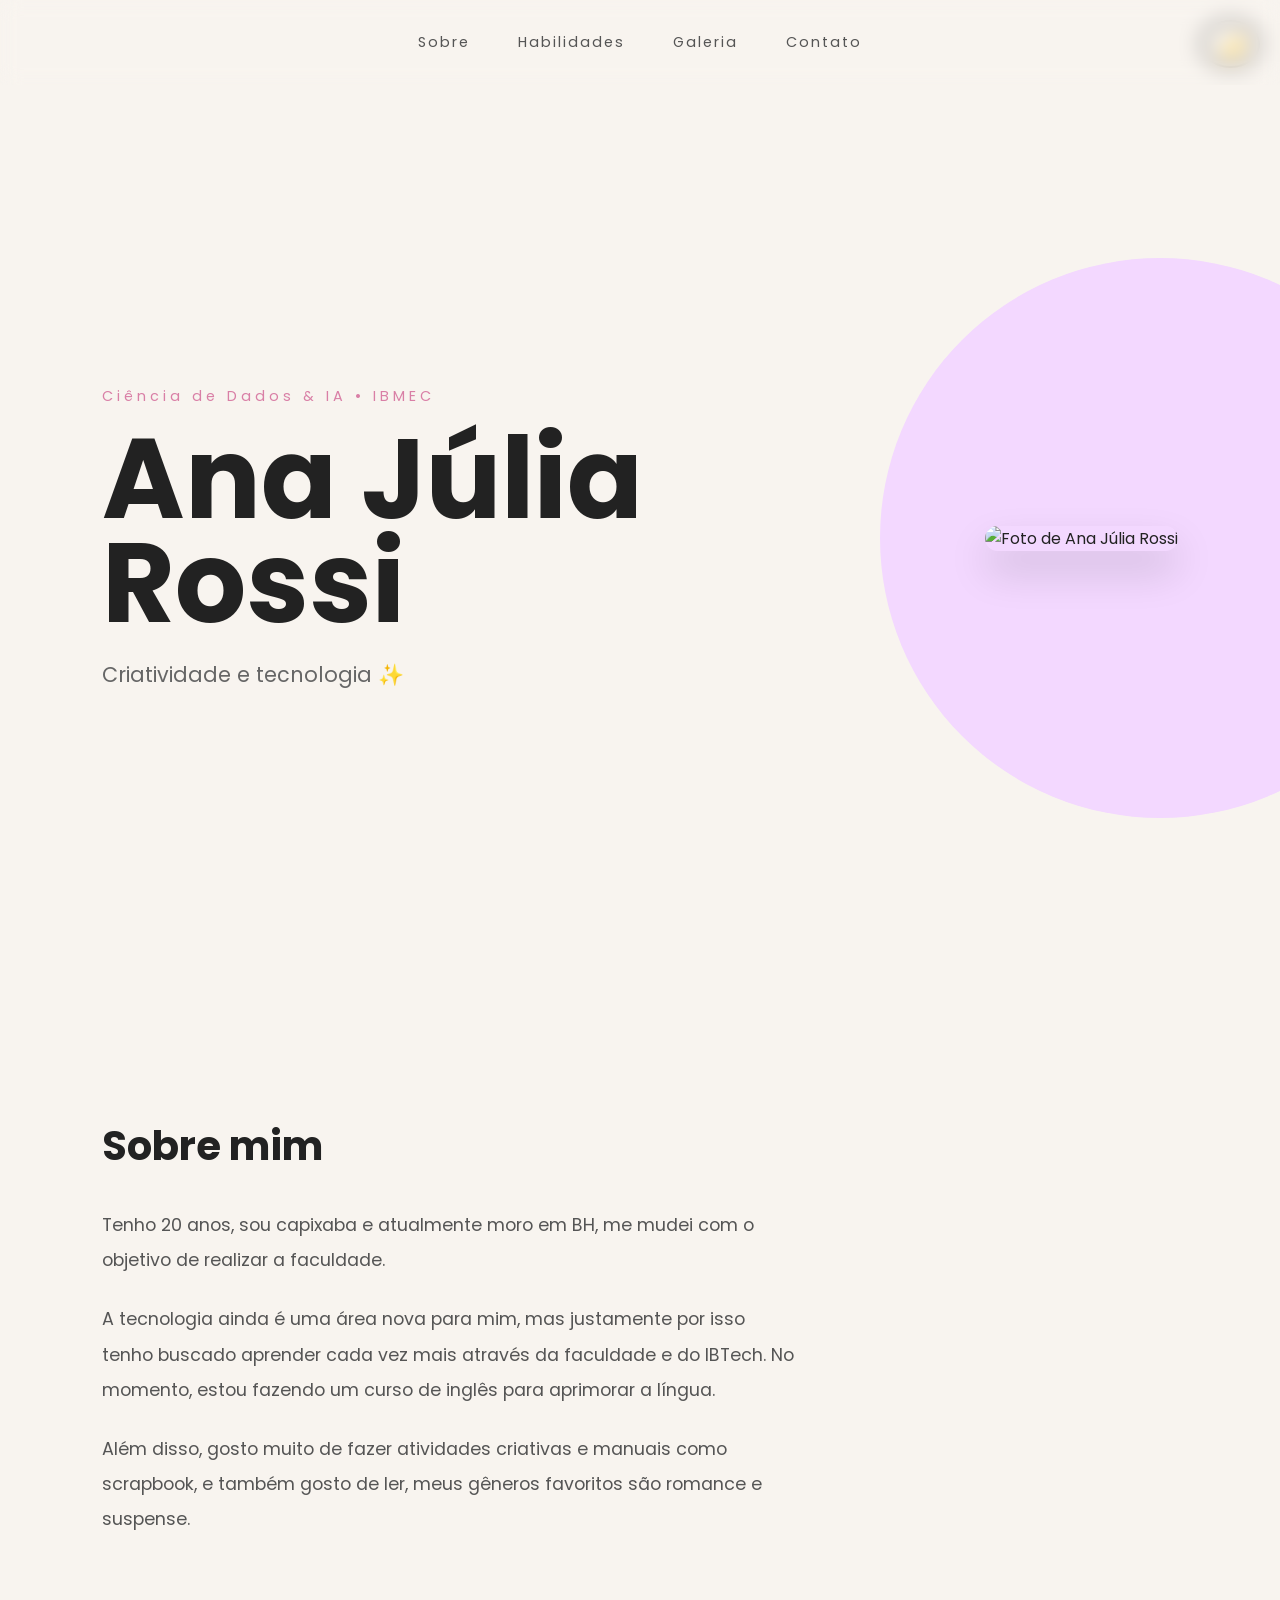
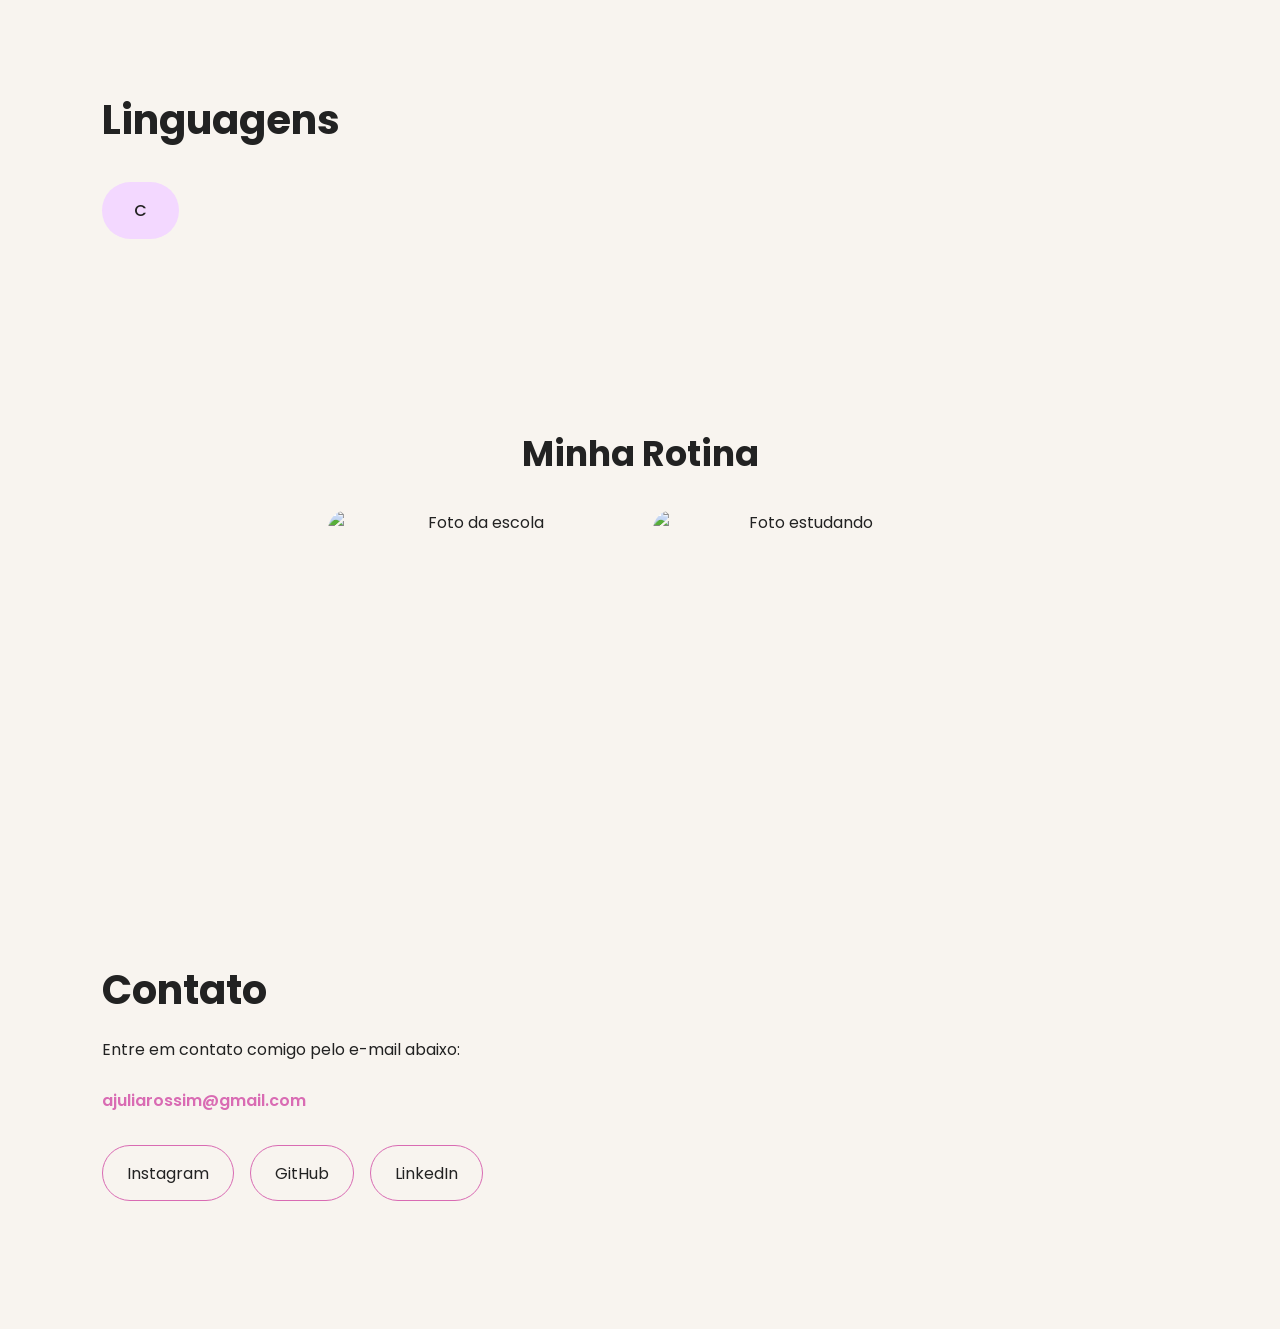
==== sites/ana-julia-rossi/index.html @ 87dc14d2 "feat: portal GitHub Pages, notas frias e perguntas de verificação (Projeto 01)" ====
<!DOCTYPE html>
<html lang="pt-br">

<head>

    <meta charset="UTF-8">

    <meta name="viewport" content="width=device-width, initial-scale=1.0">

    <title>Ana Júlia Rossi</title>

    <link rel="preconnect" href="https://fonts.googleapis.com">

    <link rel="preconnect" href="https://fonts.gstatic.com" crossorigin>

    <link href="https://fonts.googleapis.com/css2?family=Poppins:wght@300;400;500;600&display=swap" rel="stylesheet">

    <link rel="stylesheet" href="style.css">

</head>

<body>

    <header>

      <button 
    id="tema-btn" 
    class="tema-btn" 
    onclick="modoEscuro()"
>
    🌙
     </button>

    </header>

    <nav>

        <a href="#sobre">Sobre</a>

        <a href="#habilidades">Habilidades</a>

        <a href="#galeria">Galeria</a>

        <a href="#contato">Contato</a>

    </nav>

    <section class="hero">

        <div class="texto">

            <p class="mini">
                Ciência de Dados & IA • IBMEC
            </p>

            <h1>Ana Júlia Rossi</h1>

            <p class="descricao">
                Criatividade e tecnologia ✨
            </p>

        </div>

        <div class="foto-container">

            <img 
                src="assets/minhafoto.jpg"
                alt="Foto de Ana Júlia Rossi"
                width="400"
                height="400"
            >

        </div>

        <div class="bolha"></div>

    </section>

    <section 
        class="sobre-section"
        id="sobre"
    >

        <h2>Sobre mim</h2>

        <p>
            Tenho 20 anos, sou capixaba e atualmente moro em BH,
            me mudei com o objetivo de realizar a faculdade.
        </p>

        <p>
            A tecnologia ainda é uma área nova para mim, mas justamente por
            isso tenho buscado aprender cada vez mais através da faculdade e
            do IBTech. No momento, estou fazendo um curso de inglês para
            aprimorar a língua.
        </p>

        <p>
            Além disso, gosto muito de fazer atividades criativas e manuais
            como scrapbook, e também gosto de ler, meus gêneros favoritos
            são romance e suspense.
        </p>

    </section>

    <section 
        class="skills-section"
        id="habilidades"
    >

        <h2>Linguagens</h2>

        <div class="skills">

            <span>C</span>

        </div>

    </section>

    <section 
        class="galeria"
        id="galeria"
    >

        <h2>Minha Rotina</h2>

        <div class="imagens">

            <img 
                src="assets/ibmec.jpg.jpeg" 
                alt="Foto da escola"
            >

            <img 
                src="assets/estudando.jpg.jpeg" 
                alt="Foto estudando"
            >

        </div>

    
    </section>

    <section 
        class="contato-section"
        id="contato"
    >

        <h2>Contato</h2>

        <p>
            Entre em contato comigo pelo e-mail abaixo:
        </p>

        <a 
            class="email"
            href="mailto:ajuliarossim@gmail.com"
        >
            ajuliarossim@gmail.com
        </a>

        <div class="botoes">

            <a 
                href="https://www.instagram.com/anaju_rossi/"
                target="_blank"
                rel="noopener noreferrer"
            >
                Instagram
            </a>

            <a 
                href="https://github.com/rossimelgacoanajulia-hash"
                target="_blank"
                rel="noopener noreferrer"
            >
                GitHub
            </a>

            <a 
                href="https://www.linkedin.com/in/ana-j%C3%BAlia-rossi-b692ab3b6/"
                target="_blank"
                rel="noopener noreferrer"
            >
                LinkedIn
            </a>

        </div>

    </section>

    <script src="script.js"></script>

</body>

<script src="script.js"></script>

</body>
</html>
---- sites/ana-julia-rossi/style.css ----
* {
    margin: 0;
    padding: 0;
    box-sizing: border-box;
}
body {
    background: #f8f4ef;
    font-family: 'Poppins', sans-serif;
    overflow-x: hidden;
    color: #222;
    transition: 0.3s;
}
nav {
    width: 100%;
    padding: 2rem 5rem;
    display: flex;
    justify-content: center;
    gap: 3rem;
    position: fixed;
    top: 0;
    z-index: 100;
    backdrop-filter: blur(10px);
}

nav a {
    text-decoration: none;
    color: #555;
    font-size: 0.9rem;
    letter-spacing: 2px;
    transition: 0.3s;
}

nav a:hover {
    color: #d97fa6;
}

.hero {
    min-height: 100vh;
    display: flex;
    align-items: center;
    justify-content: space-between;
    gap: 4rem;
    padding: 5rem 8%;
    position: relative;
    overflow: hidden;
}

.texto {
    z-index: 2;
}

.mini {
    color: #d97fa6;
    letter-spacing: 4px;
    margin-bottom: 1.2rem;
    font-size: 0.9rem;
}

h1 {
    font-size: 7rem;
    line-height: 6.5rem;
    max-width: 700px;
}

.descricao {
    margin-top: 1.5rem;
    color: #666;
    font-size: 1.3rem;
}

.foto-container {
    position: relative;
    z-index: 2;
}

.foto-container img {
    width: 25rem;
    height: 25rem;
    object-fit: cover;
    border-radius: 2rem;
    box-shadow: 0 20px 40px rgba(0,0,0,0.15);
    animation: flutuar 5s ease-in-out infinite;
}

.bolha {
    width: 35rem;
    height: 35rem;
    background: #f3d8ff;
    border-radius: 50%;
    position: absolute;
    right: -10rem;
    top: 50%;
    transform: translateY(-50%);
    z-index: 0;
}

.sobre-section {
    padding: 8rem 8%;
    max-width: 900px;
}

.sobre-section h2 {
    font-size: 2.5rem;
    margin-bottom: 2rem;
}

.sobre-section p {
    font-size: 1.1rem;
    line-height: 2;
    color: #555;
    margin-bottom: 1.5rem;
}

.skills-section {
    padding: 0 8% 8rem;
    max-width: 900px;
}

.skills-section h2 {
    font-size: 2.5rem;
    margin-bottom: 2rem;
}

.skills {
    display: flex;
    gap: 1rem;
    flex-wrap: wrap;
}

.skills span {
    background: #f3d8ff;
    color: #222;
    padding: 1rem 2rem;
    border-radius: 999px;
    font-weight: 500;
    transition: 0.3s;
}

.skills span:hover {
    transform: translateY(-5px);
}

.contato-section {
    padding: 0 8% 8rem;
    max-width: 900px;
}

.contato-section h2 {
    font-size: 2.5rem;
    margin-bottom: 1rem;
}

.contato-section p {
    line-height: 1.8;
}

.email {
    display: inline-block;
    margin-top: 1.5rem;
    color: #d96bb3;
    font-weight: 600;
    text-decoration: none;
}

.botoes {
    display: flex;
    gap: 1rem;
    margin-top: 2rem;
    flex-wrap: wrap;
}

.botoes a {
    text-decoration: none;
    color: #222;
    border: 1px solid #d96bb3;
    padding: 0.9rem 1.5rem;
    border-radius: 999px;
    transition: 0.3s;
    display: inline-block;
}

.botoes a:hover {
    background: #d96bb3;
    color: white;
    transform: translateY(-4px);
}

@keyframes flutuar {
    0% { transform: translateY(0px); }
    50% { transform: translateY(-20px); }
    100% { transform: translateY(0px); }

}
header{
    display: flex;
    justify-content: flex-end;
    padding: 20px;
}

.tema-btn{
    background-color: transparent;
    border: 2px solid currentColor;
    color: inherit;
    font-size: 20px;
    padding: 10px 15px;
    border-radius: 50%;
    cursor: pointer;
    transition: 0.3s;
}

.tema-btn:hover{
    transform: scale(1.1);
}

.galeria{
    padding: 60px 10%;
    text-align: center;
}

.galeria h2{
    font-size: 35px;
    margin-bottom: 30px;
}

.imagens{
    display: flex;
    justify-content: center;
    gap: 25px;
    flex-wrap: wrap;
    margin-bottom: 40px;
}

.imagens img{
    width: 300px;
    height: 350px;
    object-fit: cover;
    border-radius: 20px;
    transition: 0.3s;
}

.imagens img:hover{
    transform: scale(1.03);
}

body.dark{
    background: #121212;
    color: white;
}

body.dark nav a{
    color: white;
}

body.dark .descricao,
body.dark .sobre-section p,
body.dark .contato-section p{
    color: #dcdcdc;
}

body.dark .skills span{
    background: #2a2a2a;
    color: white;
}

body.dark .botoes a{
    color: white;
    border: 1px solid #ffffff;
}

body.dark .botoes a:hover{
    background: white;
    color: black;
}

body.dark .bolha{
    background: #2b1f38;
}
body.dark{
    background: #121212;
    color: white;
}
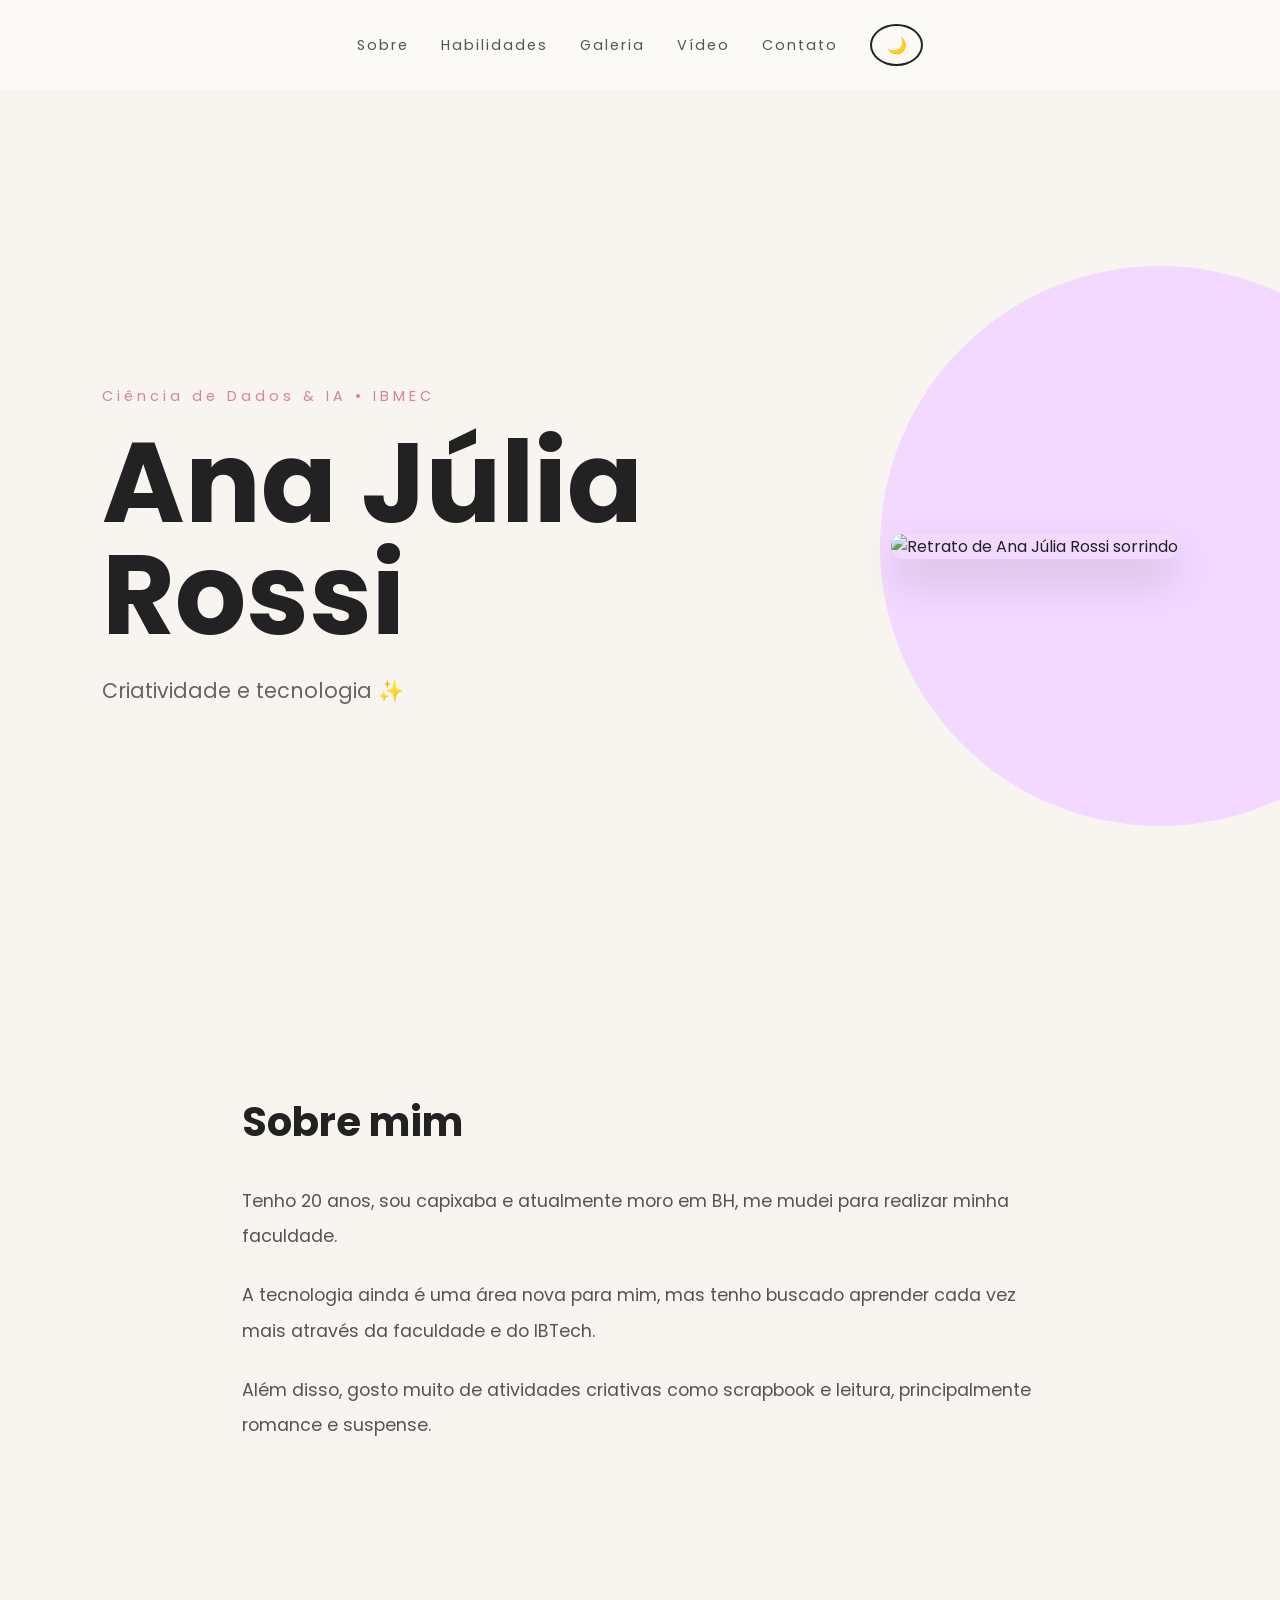
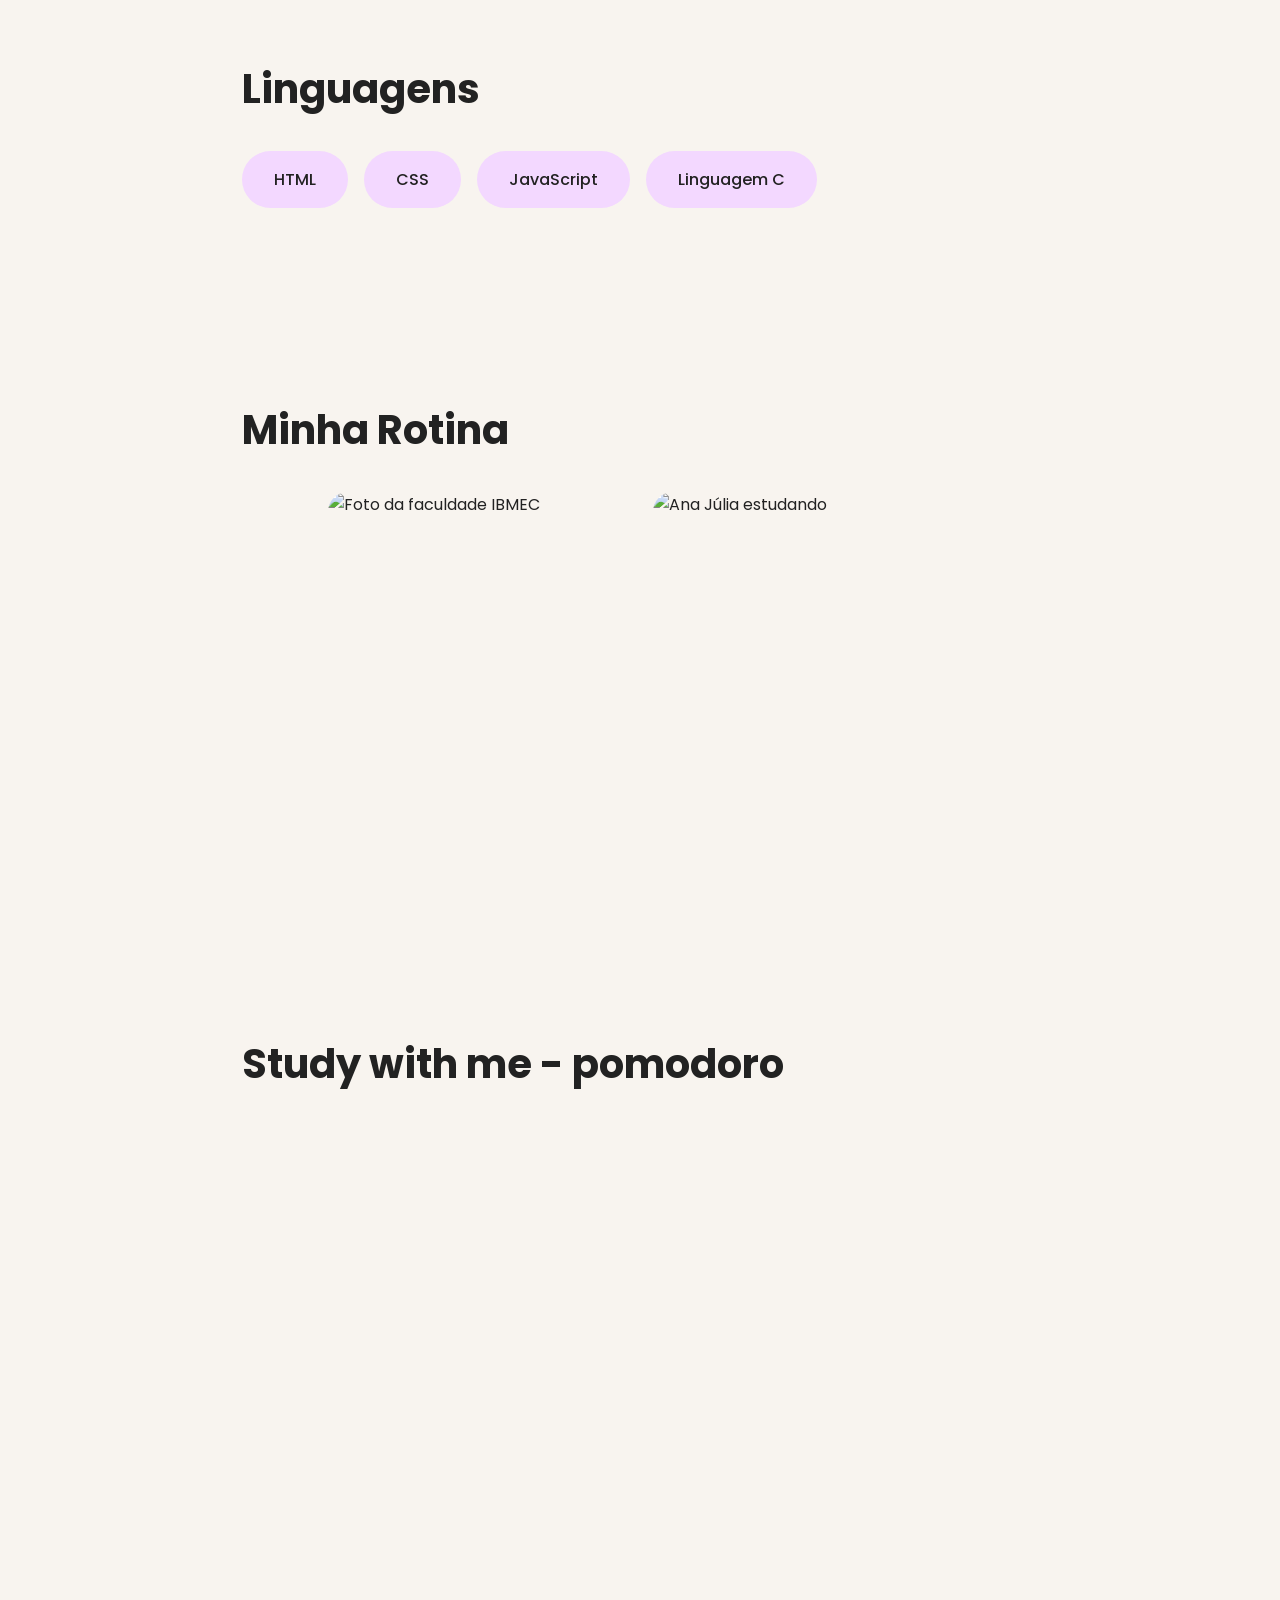
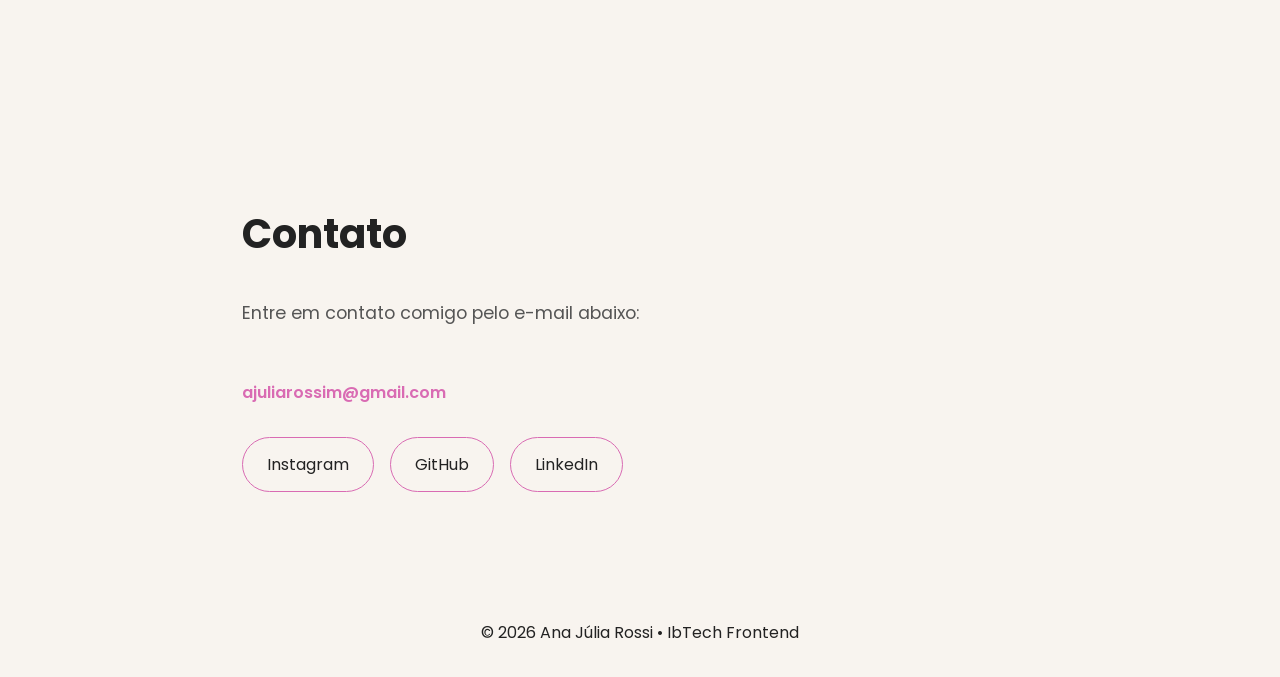
==== commit 9d4be17c: "feat: adiciona lote 4 de revisões do projeto 01 cartão de visita Revisões: Ana Júlia Rossi (v3), Mar" ====
--- a/sites/ana-julia-rossi/index.html
+++ b/sites/ana-julia-rossi/index.html
@@ -1,200 +1,286 @@
+<!-- index.html -->
+
 <!DOCTYPE html>
 <html lang="pt-br">
 
 <head>
 
+    <link rel="icon" href="assets/favicon.ico">
+
     <meta charset="UTF-8">
 
-    <meta name="viewport" content="width=device-width, initial-scale=1.0">
+    <meta 
+        name="viewport" 
+        content="width=device-width, initial-scale=1.0"
+    >
+
+    <meta 
+        name="description" 
+        content="Cartão de visita pessoal de Ana Júlia Rossi."
+    >
+
+    <meta property="og:title" content="Ana Júlia Rossi">
+
+    <meta 
+        property="og:description" 
+        content="Projeto pessoal desenvolvido com HTML, CSS e JavaScript."
+    >
+
+    <meta property="og:type" content="website">
 
     <title>Ana Júlia Rossi</title>
 
-    <link rel="preconnect" href="https://fonts.googleapis.com">
-
-    <link rel="preconnect" href="https://fonts.gstatic.com" crossorigin>
-
-    <link href="https://fonts.googleapis.com/css2?family=Poppins:wght@300;400;500;600&display=swap" rel="stylesheet">
+    <link 
+        rel="preconnect" 
+        href="https://fonts.googleapis.com"
+    >
+
+    <link 
+        rel="preconnect" 
+        href="https://fonts.gstatic.com" 
+        crossorigin
+    >
+
+    <link 
+        href="https://fonts.googleapis.com/css2?family=Poppins:wght@300;400;500;600&display=swap" 
+        rel="stylesheet"
+    >
 
     <link rel="stylesheet" href="style.css">
 
 </head>
 
+<button id="topo-btn">↑</button>
+
 <body>
 
     <header>
 
-      <button 
-    id="tema-btn" 
-    class="tema-btn" 
-    onclick="modoEscuro()"
->
-    🌙
-     </button>
+        <nav>
+
+            </button>
+
+            <a href="#sobre">Sobre</a>
+
+            <a href="#habilidades">Habilidades</a>
+
+            <a href="#galeria">Galeria</a>
+
+            <a href="#video">Vídeo</a>
+
+            <a href="#contato">Contato</a>
+
+            <button 
+                id="tema-btn"
+                class="tema-btn"
+                type="button"
+            >
+                🌙
+            </button>
+
+        </nav>
 
     </header>
 
-    <nav>
-
-        <a href="#sobre">Sobre</a>
-
-        <a href="#habilidades">Habilidades</a>
-
-        <a href="#galeria">Galeria</a>
-
-        <a href="#contato">Contato</a>
-
-    </nav>
-
-    <section class="hero">
-
-        <div class="texto">
-
-            <p class="mini">
-                Ciência de Dados & IA • IBMEC
-            </p>
-
-            <h1>Ana Júlia Rossi</h1>
-
-            <p class="descricao">
-                Criatividade e tecnologia ✨
-            </p>
-
-        </div>
-
-        <div class="foto-container">
-
-            <img 
-                src="assets/minhafoto.jpg"
-                alt="Foto de Ana Júlia Rossi"
-                width="400"
-                height="400"
+    <main>
+
+        <section class="hero animar">
+
+            <div class="texto">
+
+                <p class="mini">
+                    Ciência de Dados & IA • IBMEC
+                </p>
+
+                <h1>Ana Júlia Rossi</h1>
+
+                <p class="descricao">
+                    Criatividade e tecnologia ✨
+                </p>
+
+            </div>
+
+            <div class="foto-container">
+
+                <img
+                    src="assets/minhafoto.jpg"
+                    alt="Retrato de Ana Júlia Rossi sorrindo"
+                    width="400"
+                    height="400"
+                    loading="lazy"
+                >
+
+            </div>
+
+            <div class="bolha"></div>
+
+        </section>
+
+        <section 
+            class="sobre-section animar"
+            id="sobre"
+        >
+
+            <h2>Sobre mim</h2>
+
+            <p>
+                Tenho 20 anos, sou capixaba e atualmente moro em BH,
+                me mudei para realizar minha faculdade.
+            </p>
+
+            <p>
+                A tecnologia ainda é uma área nova para mim,
+                mas tenho buscado aprender cada vez mais através
+                da faculdade e do IBTech.
+            </p>
+
+            <p>
+                Além disso, gosto muito de atividades criativas
+                como scrapbook e leitura, principalmente romance
+                e suspense.
+            </p>
+
+        </section>
+
+        <section 
+            class="skills-section animar"
+            id="habilidades"
+        >
+
+            <h2>Linguagens</h2>
+
+            <div class="skills">
+
+                <span>HTML</span>
+
+                <span>CSS</span>
+
+                <span>JavaScript</span>
+
+                <span>Linguagem C</span>
+
+            </div>
+
+        </section>
+
+        <section 
+            class="galeria animar"
+            id="galeria"
+        >
+
+            <h2>Minha Rotina</h2>
+
+            <div class="imagens">
+
+                <img
+                    src="assets/ibmec.jpg"
+                    alt="Foto da faculdade IBMEC"
+                    width="300"
+                    height="350"
+                    loading="lazy"
+                >
+
+                <img
+                    src="assets/estudando.jpg"
+                    alt="Ana Júlia estudando"
+                    width="300"
+                    height="350"
+                    loading="lazy"
+                > 
+
+            </div>
+
+        </section>
+
+        <section 
+            class="video-section animar"
+            id="video"
+        >
+
+            <h2>Study with me - pomodoro</h2>
+
+            <div class="video-wrap">
+
+                <iframe
+                    src="https://www.youtube.com/embed/vGv0y1EzgM4"
+                    title="Vídeo do método pomodoro (método de estudos)"
+                    loading="lazy"
+                    allowfullscreen
+                >
+                </iframe>
+
+            </div>
+
+        </section>
+
+        <section 
+            class="contato-section animar"
+            id="contato"
+        >
+
+            <h2>Contato</h2>
+
+            <p>
+                Entre em contato comigo pelo e-mail abaixo:
+            </p>
+
+            <a
+                class="email"
+                id="email"
+                href="#"
+                data-email="ajuliarossim@gmail.com"
             >
-
-        </div>
-
-        <div class="bolha"></div>
-
-    </section>
-
-    <section 
-        class="sobre-section"
-        id="sobre"
-    >
-
-        <h2>Sobre mim</h2>
+                ajuliarossim@gmail.com
+            </a>
+
+            <span 
+                id="email-feedback"
+                class="email-feedback"
+            >
+            </span>
+
+            <div class="botoes">
+
+                <a
+                    href="https://www.instagram.com/anaju_rossi/"
+                    target="_blank"
+                    rel="noopener noreferrer"
+                >
+                    Instagram
+                </a>
+
+                <a
+                    href="https://github.com/rossimelgacoanajulia-hash"
+                    target="_blank"
+                    rel="noopener noreferrer"
+                >
+                    GitHub
+                </a>
+
+                <a
+                    href="https://www.linkedin.com/in/ana-j%C3%BAlia-rossi-b692ab3b6/"
+                    target="_blank"
+                    rel="noopener noreferrer"
+                >
+                    LinkedIn
+                </a>
+
+            </div>
+
+        </section>
+
+    </main>
+
+    <footer>
 
         <p>
-            Tenho 20 anos, sou capixaba e atualmente moro em BH,
-            me mudei com o objetivo de realizar a faculdade.
+            © 2026 Ana Júlia Rossi • IbTech Frontend
         </p>
 
-        <p>
-            A tecnologia ainda é uma área nova para mim, mas justamente por
-            isso tenho buscado aprender cada vez mais através da faculdade e
-            do IBTech. No momento, estou fazendo um curso de inglês para
-            aprimorar a língua.
-        </p>
-
-        <p>
-            Além disso, gosto muito de fazer atividades criativas e manuais
-            como scrapbook, e também gosto de ler, meus gêneros favoritos
-            são romance e suspense.
-        </p>
-
-    </section>
-
-    <section 
-        class="skills-section"
-        id="habilidades"
-    >
-
-        <h2>Linguagens</h2>
-
-        <div class="skills">
-
-            <span>C</span>
-
-        </div>
-
-    </section>
-
-    <section 
-        class="galeria"
-        id="galeria"
-    >
-
-        <h2>Minha Rotina</h2>
-
-        <div class="imagens">
-
-            <img 
-                src="assets/ibmec.jpg.jpeg" 
-                alt="Foto da escola"
-            >
-
-            <img 
-                src="assets/estudando.jpg.jpeg" 
-                alt="Foto estudando"
-            >
-
-        </div>
-
-    
-    </section>
-
-    <section 
-        class="contato-section"
-        id="contato"
-    >
-
-        <h2>Contato</h2>
-
-        <p>
-            Entre em contato comigo pelo e-mail abaixo:
-        </p>
-
-        <a 
-            class="email"
-            href="mailto:ajuliarossim@gmail.com"
-        >
-            ajuliarossim@gmail.com
-        </a>
-
-        <div class="botoes">
-
-            <a 
-                href="https://www.instagram.com/anaju_rossi/"
-                target="_blank"
-                rel="noopener noreferrer"
-            >
-                Instagram
-            </a>
-
-            <a 
-                href="https://github.com/rossimelgacoanajulia-hash"
-                target="_blank"
-                rel="noopener noreferrer"
-            >
-                GitHub
-            </a>
-
-            <a 
-                href="https://www.linkedin.com/in/ana-j%C3%BAlia-rossi-b692ab3b6/"
-                target="_blank"
-                rel="noopener noreferrer"
-            >
-                LinkedIn
-            </a>
-
-        </div>
-
-    </section>
+    </footer>
 
     <script src="script.js"></script>
 
 </body>
 
-<script src="script.js"></script>
-
-</body>
 </html>
--- a/sites/ana-julia-rossi/style.css
+++ b/sites/ana-julia-rossi/style.css
@@ -1,40 +1,80 @@
-* {
+/* style.css */
+
+*{
     margin: 0;
     padding: 0;
     box-sizing: border-box;
 }
-body {
-    background: #f8f4ef;
+
+:root{
+
+    --rosa: #d97fa6;
+    --rosa-forte: #d96bb3;
+    --lilas: #f3d8ff;
+    --creme: #f8f4ef;
+
+    --texto: #222;
+    --texto-suave: #555;
+    --texto-claro: #dcdcdc;
+
+    --fs-sm: 0.9rem;
+    --fs-base: 1rem;
+    --fs-lg: 1.3rem;
+    --fs-xl: 2.5rem;
+    --fs-hero: clamp(3rem, 9vw, 7rem);
+}
+
+body{
+    background: var(--creme);
     font-family: 'Poppins', sans-serif;
     overflow-x: hidden;
-    color: #222;
-    transition: 0.3s;
-}
-nav {
+    color: var(--texto);
+    transition: 0.3s;
+    padding-top: 6rem;
+}
+
+nav{
     width: 100%;
-    padding: 2rem 5rem;
+    padding: 1.5rem 3rem;
     display: flex;
     justify-content: center;
-    gap: 3rem;
+    align-items: center;
+    gap: 2rem;
     position: fixed;
     top: 0;
     z-index: 100;
     backdrop-filter: blur(10px);
-}
-
-nav a {
+    background: rgba(255,255,255,0.5);
+}
+
+nav a{
     text-decoration: none;
-    color: #555;
-    font-size: 0.9rem;
+    color: var(--texto-suave);
+    font-size: var(--fs-sm);
     letter-spacing: 2px;
     transition: 0.3s;
 }
 
-nav a:hover {
-    color: #d97fa6;
-}
-
-.hero {
+nav a:hover{
+    color: var(--rosa);
+}
+
+.tema-btn{
+    background: transparent;
+    border: 2px solid currentColor;
+    color: inherit;
+    font-size: 1rem;
+    padding: 0.6rem 0.9rem;
+    border-radius: 50%;
+    cursor: pointer;
+    transition: 0.3s;
+}
+
+.tema-btn:hover{
+    transform: scale(1.1);
+}
+
+.hero{
     min-height: 100vh;
     display: flex;
     align-items: center;
@@ -45,35 +85,35 @@
     overflow: hidden;
 }
 
-.texto {
+.texto{
     z-index: 2;
 }
 
-.mini {
-    color: #d97fa6;
+.mini{
+    color: var(--rosa);
     letter-spacing: 4px;
     margin-bottom: 1.2rem;
-    font-size: 0.9rem;
-}
-
-h1 {
-    font-size: 7rem;
-    line-height: 6.5rem;
+    font-size: var(--fs-sm);
+}
+
+h1{
+    font-size: var(--fs-hero);
+    line-height: 1;
     max-width: 700px;
 }
 
-.descricao {
+.descricao{
     margin-top: 1.5rem;
     color: #666;
-    font-size: 1.3rem;
-}
-
-.foto-container {
+    font-size: var(--fs-lg);
+}
+
+.foto-container{
     position: relative;
     z-index: 2;
 }
 
-.foto-container img {
+.foto-container img{
     width: 25rem;
     height: 25rem;
     object-fit: cover;
@@ -82,10 +122,10 @@
     animation: flutuar 5s ease-in-out infinite;
 }
 
-.bolha {
+.bolha{
     width: 35rem;
     height: 35rem;
-    background: #f3d8ff;
+    background: var(--lilas);
     border-radius: 50%;
     position: absolute;
     right: -10rem;
@@ -94,132 +134,50 @@
     z-index: 0;
 }
 
-.sobre-section {
-    padding: 8rem 8%;
-    max-width: 900px;
-}
-
-.sobre-section h2 {
-    font-size: 2.5rem;
+.sobre-section,
+.skills-section,
+.contato-section,
+.galeria,
+.video-section{
+    padding: 6rem 8%;
+    max-width: 1000px;
+    margin: auto;
+}
+
+.sobre-section h2,
+.skills-section h2,
+.contato-section h2,
+.galeria h2,
+.video-section h2{
+    font-size: var(--fs-xl);
     margin-bottom: 2rem;
 }
 
-.sobre-section p {
+.sobre-section p,
+.contato-section p{
     font-size: 1.1rem;
     line-height: 2;
-    color: #555;
+    color: var(--texto-suave);
     margin-bottom: 1.5rem;
 }
 
-.skills-section {
-    padding: 0 8% 8rem;
-    max-width: 900px;
-}
-
-.skills-section h2 {
-    font-size: 2.5rem;
-    margin-bottom: 2rem;
-}
-
-.skills {
+.skills{
     display: flex;
     gap: 1rem;
     flex-wrap: wrap;
 }
 
-.skills span {
-    background: #f3d8ff;
-    color: #222;
+.skills span{
+    background: var(--lilas);
+    color: var(--texto);
     padding: 1rem 2rem;
     border-radius: 999px;
     font-weight: 500;
     transition: 0.3s;
 }
 
-.skills span:hover {
+.skills span:hover{
     transform: translateY(-5px);
-}
-
-.contato-section {
-    padding: 0 8% 8rem;
-    max-width: 900px;
-}
-
-.contato-section h2 {
-    font-size: 2.5rem;
-    margin-bottom: 1rem;
-}
-
-.contato-section p {
-    line-height: 1.8;
-}
-
-.email {
-    display: inline-block;
-    margin-top: 1.5rem;
-    color: #d96bb3;
-    font-weight: 600;
-    text-decoration: none;
-}
-
-.botoes {
-    display: flex;
-    gap: 1rem;
-    margin-top: 2rem;
-    flex-wrap: wrap;
-}
-
-.botoes a {
-    text-decoration: none;
-    color: #222;
-    border: 1px solid #d96bb3;
-    padding: 0.9rem 1.5rem;
-    border-radius: 999px;
-    transition: 0.3s;
-    display: inline-block;
-}
-
-.botoes a:hover {
-    background: #d96bb3;
-    color: white;
-    transform: translateY(-4px);
-}
-
-@keyframes flutuar {
-    0% { transform: translateY(0px); }
-    50% { transform: translateY(-20px); }
-    100% { transform: translateY(0px); }
-
-}
-header{
-    display: flex;
-    justify-content: flex-end;
-    padding: 20px;
-}
-
-.tema-btn{
-    background-color: transparent;
-    border: 2px solid currentColor;
-    color: inherit;
-    font-size: 20px;
-    padding: 10px 15px;
-    border-radius: 50%;
-    cursor: pointer;
-    transition: 0.3s;
-}
-
-.tema-btn:hover{
-    transform: scale(1.1);
-}
-
-.galeria{
-    padding: 60px 10%;
-    text-align: center;
-}
-
-.galeria h2{
-    font-size: 35px;
-    margin-bottom: 30px;
 }
 
 .imagens{
@@ -227,7 +185,6 @@
     justify-content: center;
     gap: 25px;
     flex-wrap: wrap;
-    margin-bottom: 40px;
 }
 
 .imagens img{
@@ -242,9 +199,83 @@
     transform: scale(1.03);
 }
 
+.video-wrap{
+    max-width: 800px;
+    margin: 2rem auto;
+}
+
+.video-wrap iframe{
+    width: 100%;
+    aspect-ratio: 16 / 9;
+    border: none;
+    border-radius: 20px;
+}
+
+.email{
+    display: inline-block;
+    margin-top: 1.5rem;
+    color: var(--rosa-forte);
+    font-weight: 600;
+    text-decoration: none;
+}
+
+.email-feedback{
+    margin-left: 1rem;
+    color: var(--rosa-forte);
+    font-weight: 500;
+}
+
+.botoes{
+    display: flex;
+    gap: 1rem;
+    margin-top: 2rem;
+    flex-wrap: wrap;
+}
+
+.botoes a{
+    text-decoration: none;
+    color: var(--texto);
+    border: 1px solid var(--rosa-forte);
+    padding: 0.9rem 1.5rem;
+    border-radius: 999px;
+    transition: 0.3s;
+}
+
+.botoes a:hover{
+    background: var(--rosa-forte);
+    color: white;
+    transform: translateY(-4px);
+}
+
+footer{
+    text-align: center;
+    padding: 2rem;
+}
+
+.animar{
+    opacity: 0;
+    transform: translateY(30px);
+    transition: opacity 0.8s ease, transform 0.8s ease;
+}
+
+.animar.aparece{
+    opacity: 1;
+    transform: translateY(0);
+}
+
+a:focus-visible,
+button:focus-visible{
+    outline: 2px solid var(--rosa-forte);
+    outline-offset: 4px;
+}
+
 body.dark{
     background: #121212;
     color: white;
+}
+
+body.dark nav{
+    background: rgba(0,0,0,0.5);
 }
 
 body.dark nav a{
@@ -254,7 +285,7 @@
 body.dark .descricao,
 body.dark .sobre-section p,
 body.dark .contato-section p{
-    color: #dcdcdc;
+    color: var(--texto-claro);
 }
 
 body.dark .skills span{
@@ -264,7 +295,7 @@
 
 body.dark .botoes a{
     color: white;
-    border: 1px solid #ffffff;
+    border: 1px solid white;
 }
 
 body.dark .botoes a:hover{
@@ -275,7 +306,66 @@
 body.dark .bolha{
     background: #2b1f38;
 }
-body.dark{
-    background: #121212;
-    color: white;
+
+@keyframes flutuar{
+
+    0%{
+        transform: translateY(0px);
+    }
+
+    50%{
+        transform: translateY(-20px);
+    }
+
+    100%{
+        transform: translateY(0px);
+    }
+}
+
+.menu-btn{
+    display: none;
+}
+
+@media (max-width: 768px){
+
+    nav{
+        flex-wrap: wrap;
+        justify-content: space-between;
+        padding: 1rem;
+        gap: 1rem;
+    }
+
+    .hero{
+        flex-direction: column;
+        text-align: center;
+        padding: 6rem 5%;
+    }
+
+    .foto-container img{
+        width: 18rem;
+        height: 18rem;
+    }
+
+    .bolha{
+        display: none;
+    }
+}
+
+#topo-btn{
+    position: fixed;
+    bottom: 20px;
+    right: 20px;
+    background: var(--rosa-forte);
+    color: white;
+    border: none;
+    width: 50px;
+    height: 50px;
+    border-radius: 50%;
+    font-size: 1.5rem;
+    cursor: pointer;
+    display: none;
+}
+
+#topo-btn.mostrar{
+    display: block;
 }
